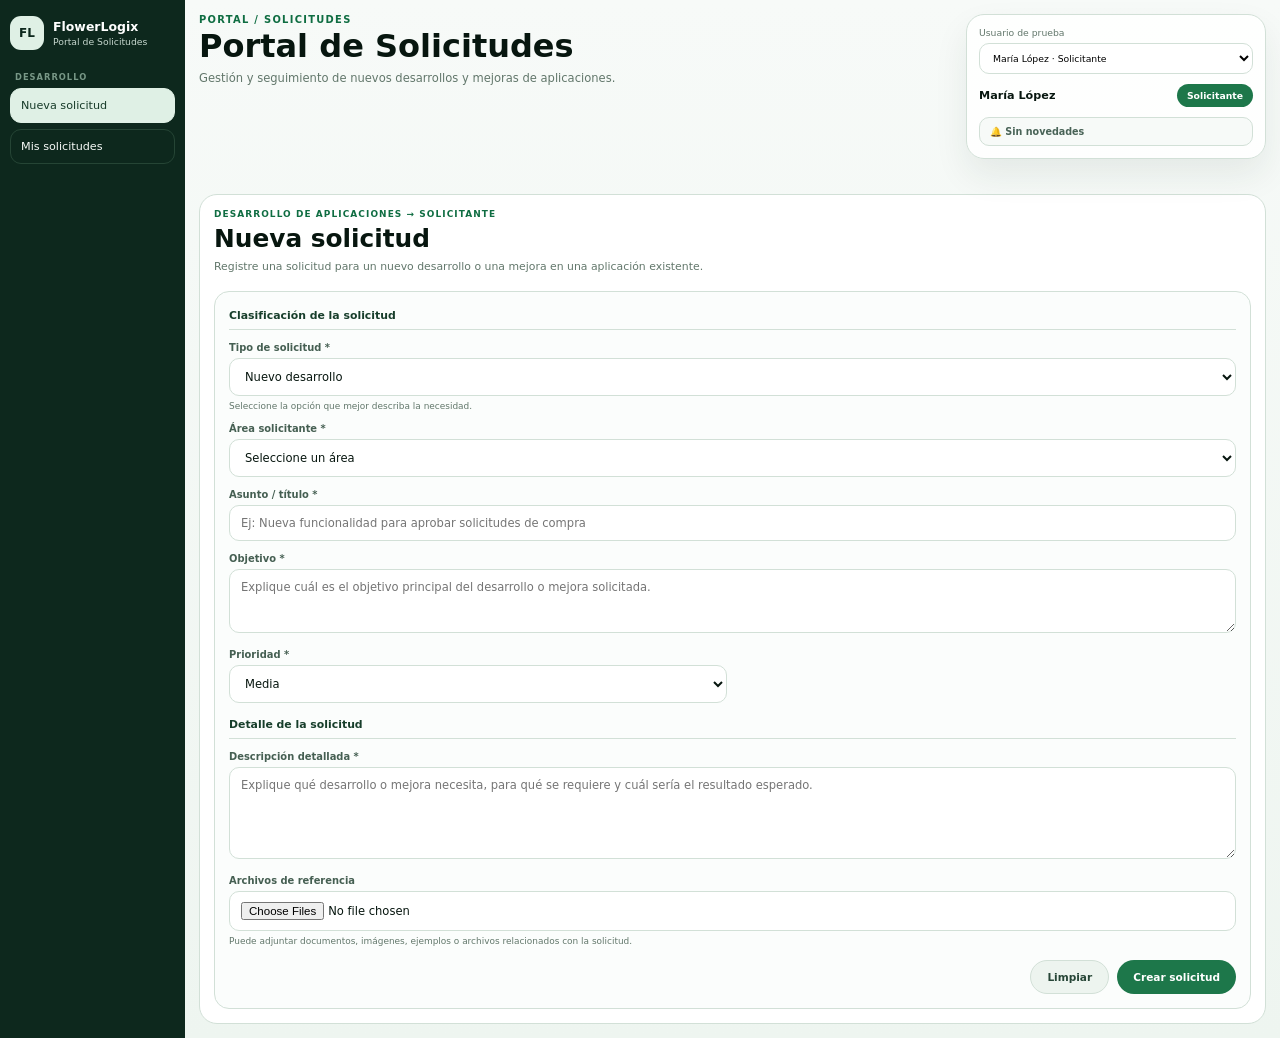
==== index.html @ cca5debe "Renombrar aplicación a Portal de Solicitudes" ====
<!DOCTYPE html>
<html lang="es">
<head>
  <meta http-equiv="Cache-Control" content="no-cache, no-store, must-revalidate" />
  <meta http-equiv="Pragma" content="no-cache" />
  <meta http-equiv="Expires" content="0" />
  <meta charset="UTF-8" />
  <meta name="viewport" content="width=device-width, initial-scale=1.0" />
  <title>Portal de Solicitudes</title>
  <link rel="stylesheet" href="styles.css?v=20261027-1" />
</head>
<body>
  <div class="app-shell">
    <aside class="sidebar">
      <div class="brand">
        <div class="brand-logo">FL</div>
        <div>
          <strong>FlowerLogix</strong>
          <span>Portal de Solicitudes</span>
        </div>
      </div>

      <div class="sidebar-section">DESARROLLO</div>
      <nav id="sidebarMenu"></nav>
    </aside>

    <section class="workspace">
      <header class="topbar">
        <div>
          <div class="eyebrow">PORTAL / SOLICITUDES</div>
          <h1>Portal de Solicitudes</h1>
          <p>Gestión y seguimiento de nuevos desarrollos y mejoras de aplicaciones.</p>
        </div>

        <div class="user-card">
          <label>
            Usuario de prueba
            <select id="userSelector">
              <option value="solicitante">María López · Solicitante</option>
              <option value="desarrollo">Carlos Gómez · Área de Desarrollo</option>
            </select>
          </label>
          <div class="user-info">
            <strong id="userName"></strong>
            <span id="userRole" class="role-badge"></span>
          </div>
          <button id="notificationButton" class="notification-button" type="button">
            🔔 Sin novedades
          </button>
        </div>
      </header>

      <main id="app" class="main-card"></main>
    </section>
  </div>

  <script src="app-v9.js"></script>
</body>
</html>
---- styles.css ----
:root{
  --green-dark:#0d281d;
  --green:#1d774a;
  --green-soft:#dff0e5;
  --page:#eef5f0;
  --surface:#ffffff;
  --border:#d2e0d7;
  --text:#07160f;
  --muted:#62776b;
}
*{box-sizing:border-box}
body{
  margin:0;
  min-height:100vh;
  font-family:Inter,system-ui,-apple-system,BlinkMacSystemFont,"Segoe UI",sans-serif;
  color:var(--text);
  background:linear-gradient(180deg,#f7faf8 0%,var(--page) 100%);
}
button,select,input,textarea{font:inherit}
.app-shell{
  display:grid;
  grid-template-columns:185px minmax(0,1fr);
  min-height:100vh;
}
.sidebar{
  background:var(--green-dark);
  color:#fff;
  padding:16px 10px;
}
.brand{
  display:flex;
  align-items:center;
  gap:9px;
  margin-bottom:22px;
}
.brand-logo{
  width:34px;
  height:34px;
  display:grid;
  place-items:center;
  border-radius:11px;
  background:var(--green-soft);
  color:var(--green-dark);
  font-weight:900;
  font-size:.75rem;
}
.brand strong{display:block;font-size:.78rem}
.brand span{display:block;color:#c6d7ce;font-size:.58rem;margin-top:2px}
.sidebar-section{
  color:#789887;
  font-size:.52rem;
  font-weight:900;
  letter-spacing:.12em;
  margin:0 5px 6px;
}
.menu-btn{
  width:100%;
  border:1px solid #254535;
  background:transparent;
  color:#f7fbf8;
  border-radius:11px;
  padding:10px;
  text-align:left;
  margin-bottom:6px;
  cursor:pointer;
  font-size:.7rem;
}
.menu-btn:hover,.menu-btn.active{
  background:var(--green-soft);
  border-color:var(--green-soft);
  color:#173b29;
}
.workspace{padding:14px}
.topbar{
  min-height:180px;
  display:flex;
  justify-content:space-between;
  gap:24px;
  align-items:flex-start;
}
.eyebrow{
  color:#0f6d42;
  font-size:.62rem;
  font-weight:900;
  letter-spacing:.13em;
  margin-bottom:5px;
}
.topbar h1{
  margin:0;
  font-size:2rem;
  line-height:1.05;
}
.topbar p{
  margin:7px 0 0;
  color:var(--muted);
  font-size:.72rem;
}
.user-card{
  width:300px;
  border:1px solid var(--border);
  border-radius:18px;
  background:rgba(255,255,255,.92);
  padding:12px;
  box-shadow:0 16px 34px rgba(20,55,39,.08);
}
.user-card label{
  display:block;
  color:var(--muted);
  font-size:.58rem;
}
.user-card select{
  width:100%;
  margin-top:5px;
  border:1px solid var(--border);
  border-radius:10px;
  padding:8px 9px;
  background:#fff;
}
.user-info{
  display:flex;
  justify-content:space-between;
  align-items:center;
  gap:10px;
  margin-top:10px;
}
.user-info strong{font-size:.7rem}
.role-badge{
  background:var(--green);
  color:#fff;
  border-radius:999px;
  padding:6px 10px;
  font-size:.58rem;
  font-weight:800;
}
.main-card{
  min-height:calc(100vh - 220px);
  background:var(--surface);
  border:1px solid var(--border);
  border-radius:18px;
  padding:14px;
}
.page-kicker{
  color:#0f6d42;
  font-size:.56rem;
  font-weight:900;
  letter-spacing:.12em;
  margin-bottom:5px;
}
.page-title{
  margin:0;
  font-size:1.55rem;
}
.page-description{
  margin:7px 0 0;
  color:var(--muted);
  font-size:.68rem;
}
.role-grid{
  display:grid;
  grid-template-columns:repeat(2,minmax(0,1fr));
  gap:10px;
  margin-top:18px;
}
.info-card{
  border:1px solid var(--border);
  border-radius:14px;
  padding:13px;
  background:#fbfdfc;
}
.info-card span{
  display:block;
  color:var(--muted);
  font-size:.58rem;
  margin-bottom:5px;
}
.info-card strong{font-size:.82rem}
.permissions{
  margin:18px 0 0;
  padding-left:18px;
  color:#314b3d;
  font-size:.7rem;
}
.permissions li{margin:7px 0}

.request-form{
  margin-top:18px;
  max-width:1050px;
  border:1px solid var(--border);
  border-radius:15px;
  background:#fbfdfc;
  padding:14px;
}
.form-grid{
  display:grid;
  grid-template-columns:repeat(2,minmax(0,1fr));
  gap:12px;
}
.form-group{min-width:0}
.form-group.full,.full{grid-column:1 / -1}
.form-section-title{
  margin-top:3px;
  padding-bottom:7px;
  border-bottom:1px solid var(--border);
  color:#173e2b;
  font-size:.68rem;
  font-weight:900;
}
.form-group label{
  display:block;
  margin:0 0 5px;
  color:#455f52;
  font-size:.62rem;
  font-weight:700;
}
.form-group input,
.form-group select,
.form-group textarea{
  width:100%;
  border:1px solid var(--border);
  border-radius:10px;
  background:#fff;
  color:var(--text);
  padding:10px 11px;
  outline:none;
  font-size:.72rem;
}
.form-group input:focus,
.form-group select:focus,
.form-group textarea:focus{
  border-color:#79a98c;
  box-shadow:0 0 0 3px rgba(29,119,74,.08);
}
.form-group textarea{resize:vertical}
.form-group small{
  display:block;
  margin-top:5px;
  color:var(--muted);
  font-size:.56rem;
}
.checkbox-row{
  display:flex;
  gap:8px;
  align-items:center;
  color:#304b3d;
  font-size:.66rem;
  cursor:pointer;
}
.checkbox-row input{accent-color:var(--green)}
.form-actions{
  display:flex;
  justify-content:flex-end;
  gap:8px;
  margin-top:14px;
}
.btn-primary,.btn-secondary{
  border:0;
  border-radius:999px;
  padding:10px 16px;
  cursor:pointer;
  font-size:.66rem;
  font-weight:800;
}
.btn-primary{
  background:var(--green);
  color:#fff;
}
.btn-primary:hover{background:#17653e}
.btn-secondary{
  background:#edf4ef;
  color:#274637;
  border:1px solid var(--border);
}
.success-message{
  margin-top:14px;
  max-width:1050px;
  padding:11px 13px;
  border:1px solid #bddcc8;
  border-radius:11px;
  background:#eaf6ee;
  color:#245c39;
  font-size:.68rem;
}

@media(max-width:780px){
  .app-shell{grid-template-columns:1fr}
  .sidebar{display:flex;gap:6px;overflow:auto;align-items:center}
  .brand{margin:0;min-width:max-content}
  .sidebar-section{display:none}
  #sidebarMenu{display:flex;gap:6px}
  .menu-btn{min-width:max-content;margin:0}
  .topbar{min-height:auto;margin-bottom:12px}
  .user-card{display:none}
  .role-grid,.form-grid{grid-template-columns:1fr}
  .form-group.full,.full{grid-column:auto}
}

.requests-summary{
  display:inline-flex;
  align-items:center;
  gap:10px;
  margin-top:16px;
  padding:9px 12px;
  border:1px solid var(--border);
  border-radius:12px;
  background:#fbfdfc;
  color:var(--muted);
  font-size:.62rem;
}
.requests-summary strong{
  color:var(--green);
  font-size:.82rem;
}
.empty-state{
  margin-top:16px;
  padding:28px 18px;
  border:1px dashed var(--border);
  border-radius:14px;
  color:var(--muted);
  text-align:center;
  font-size:.72rem;
  background:#fbfdfc;
}
.table-wrap{
  width:100%;
  margin-top:14px;
  overflow-x:auto;
  border:1px solid var(--border);
  border-radius:14px;
  background:#fff;
}
.requests-table{
  width:100%;
  min-width:1450px;
  border-collapse:collapse;
  font-size:.64rem;
}
.requests-table th{
  padding:10px 11px;
  text-align:left;
  white-space:nowrap;
  background:#f2f7f4;
  color:#365546;
  border-bottom:1px solid var(--border);
  font-size:.56rem;
  text-transform:uppercase;
  letter-spacing:.04em;
}
.requests-table td{
  padding:11px;
  vertical-align:top;
  border-bottom:1px solid #e5eee8;
  color:#233b2f;
  line-height:1.45;
}
.requests-table tbody tr:last-child td{border-bottom:0}
.requests-table tbody tr:hover{background:#fbfdfc}
.requests-table .long-text{
  min-width:220px;
  max-width:300px;
  white-space:normal;
}
.table-badge,.status-badge{
  display:inline-block;
  padding:5px 8px;
  border-radius:999px;
  white-space:nowrap;
  font-size:.56rem;
  font-weight:800;
}
.table-badge{
  color:#315342;
  background:#edf4ef;
  border:1px solid var(--border);
}
.status-badge{
  color:#17633d;
  background:#e5f4ea;
  border:1px solid #c9e5d2;
}
.file-name{
  max-width:180px;
  overflow-wrap:anywhere;
  margin-bottom:3px;
}
.muted-cell{color:var(--muted)}


.clickable-row{
  cursor:pointer;
  transition:background .15s ease, box-shadow .15s ease;
}
.clickable-row:hover,
.clickable-row:focus{
  background:#f4faf6 !important;
  outline:none;
  box-shadow:inset 3px 0 0 var(--green);
}
.table-help{
  margin:8px 2px 0;
  color:var(--muted);
  font-size:.58rem;
}
.development-table{min-width:1050px}

.detail-header{
  display:flex;
  justify-content:space-between;
  align-items:flex-start;
  gap:16px;
}
.detail-layout{
  display:grid;
  grid-template-columns:minmax(0,1fr) minmax(360px,.9fr);
  gap:14px;
  margin-top:18px;
  align-items:start;
}
.detail-card,
.conversation-card{
  border:1px solid var(--border);
  border-radius:15px;
  background:#fbfdfc;
  padding:14px;
}
.detail-card-title{
  padding-bottom:8px;
  margin-bottom:12px;
  border-bottom:1px solid var(--border);
  color:#173e2b;
  font-size:.7rem;
  font-weight:900;
}
.detail-grid{
  display:grid;
  grid-template-columns:repeat(2,minmax(0,1fr));
  gap:10px;
}
.detail-field{
  border:1px solid #e0ebe4;
  border-radius:11px;
  background:#fff;
  padding:10px;
}
.detail-field span{
  display:block;
  margin-bottom:5px;
  color:var(--muted);
  font-size:.56rem;
}
.detail-field strong{
  font-size:.7rem;
}
.detail-field p{
  margin:0;
  white-space:pre-wrap;
  line-height:1.55;
  color:#2e463a;
  font-size:.68rem;
}
.full-detail{grid-column:1 / -1}
.attachment-list{
  display:flex;
  flex-wrap:wrap;
  gap:6px;
}
.attachment-chip{
  display:inline-flex;
  align-items:center;
  max-width:100%;
  padding:6px 8px;
  border:1px solid var(--border);
  border-radius:8px;
  background:#f6faf7;
  color:#365546;
  overflow-wrap:anywhere;
  font-size:.58rem;
}
.status-editor{
  margin-top:12px;
  padding-top:12px;
  border-top:1px solid var(--border);
}
.status-editor label{
  display:block;
  margin-bottom:5px;
  color:#455f52;
  font-size:.62rem;
  font-weight:700;
}
.status-editor-row{
  display:flex;
  gap:8px;
}
.status-editor-row select{
  flex:1;
  border:1px solid var(--border);
  border-radius:10px;
  background:#fff;
  padding:9px 10px;
  font-size:.68rem;
}
.conversation-list{
  display:flex;
  flex-direction:column;
  gap:9px;
  max-height:520px;
  overflow:auto;
  padding-right:2px;
}
.empty-conversation{
  padding:22px 12px;
  border:1px dashed var(--border);
  border-radius:11px;
  text-align:center;
  color:var(--muted);
  font-size:.66rem;
}
.message-item{
  border:1px solid var(--border);
  border-radius:12px;
  padding:10px;
  background:#fff;
}
.development-message{
  border-left:4px solid var(--green);
}
.requester-message{
  border-left:4px solid #9ab7a6;
}
.message-head{
  display:flex;
  justify-content:space-between;
  align-items:flex-start;
  gap:10px;
  margin-bottom:7px;
}
.message-head strong{
  display:block;
  font-size:.66rem;
}
.message-head span,
.message-head time{
  color:var(--muted);
  font-size:.54rem;
}
.message-item p{
  margin:0 0 8px;
  white-space:pre-wrap;
  line-height:1.55;
  color:#2d4438;
  font-size:.66rem;
}
.reply-form{
  margin-top:14px;
  padding-top:12px;
  border-top:1px solid var(--border);
}
.form-error{
  margin-top:8px;
  padding:8px 10px;
  border:1px solid #e7b9b9;
  border-radius:9px;
  background:#fff1f1;
  color:#9d3535;
  font-size:.6rem;
}
@media(max-width:1050px){
  .detail-layout{grid-template-columns:1fr}
}
@media(max-width:640px){
  .detail-header{flex-direction:column}
  .detail-grid{grid-template-columns:1fr}
  .full-detail{grid-column:auto}
  .status-editor-row{flex-direction:column}
}


.menu-btn{
  display:flex;
  align-items:center;
  justify-content:space-between;
  gap:8px;
}
.menu-notification-badge{
  min-width:20px;
  height:20px;
  display:inline-grid;
  place-items:center;
  padding:0 5px;
  border-radius:999px;
  background:#f4b942;
  color:#173024;
  font-size:.55rem;
  font-weight:900;
}
.menu-btn.active .menu-notification-badge{
  background:var(--green);
  color:#fff;
}
.notification-button{
  width:100%;
  margin-top:10px;
  border:1px solid var(--border);
  border-radius:10px;
  padding:8px 10px;
  background:#f7faf8;
  color:#496357;
  cursor:pointer;
  text-align:left;
  font-size:.6rem;
  font-weight:700;
}
.notification-button.has-notifications{
  border-color:#e1b34a;
  background:#fff9e8;
  color:#76530a;
}
.notification-button strong{
  display:inline-grid;
  place-items:center;
  min-width:19px;
  height:19px;
  margin:0 2px;
  padding:0 5px;
  border-radius:999px;
  background:#e8b542;
  color:#21392b;
  font-size:.55rem;
}
.unread-row{
  background:#fffaf0;
  box-shadow:inset 3px 0 0 #e5b341;
}
.unread-request-badge{
  display:block;
  width:max-content;
  margin-top:5px;
  padding:3px 6px;
  border-radius:999px;
  background:#f4c658;
  color:#4b3909;
  font-size:.5rem;
  font-weight:900;
  white-space:nowrap;
}
.activity-strip{
  margin-top:14px;
  border:1px solid #e4d49a;
  border-radius:13px;
  background:#fffaf0;
  padding:10px 12px;
}
.activity-strip-title{
  margin-bottom:8px;
  color:#6e5717;
  font-size:.61rem;
  font-weight:900;
}
.activity-strip-list{
  display:grid;
  gap:6px;
}
.activity-item{
  display:flex;
  align-items:flex-start;
  gap:8px;
}
.activity-icon{
  width:24px;
  height:24px;
  flex:0 0 24px;
  display:grid;
  place-items:center;
  border-radius:8px;
  background:#fff;
  border:1px solid #eadca8;
  font-size:.66rem;
}
.activity-item strong{
  display:block;
  color:#4b4328;
  font-size:.59rem;
  line-height:1.35;
}
.activity-item small{
  display:block;
  margin-top:2px;
  color:#88794b;
  font-size:.5rem;
}


.development-filter-bar{
  display:flex;
  align-items:flex-end;
  gap:10px;
  flex-wrap:wrap;
  margin-top:16px;
  padding:12px;
  border:1px solid var(--border);
  border-radius:14px;
  background:#f8fbf9;
}
.development-filter-title{
  width:100%;
  color:#173e2b;
  font-size:.64rem;
  font-weight:900;
}
.development-filter-control{
  display:flex;
  flex-direction:column;
  gap:5px;
  min-width:170px;
  flex:1 1 180px;
}
.development-filter-control span{
  color:#526a5d;
  font-size:.56rem;
  font-weight:800;
}
.development-filter-control select{
  width:100%;
  border:1px solid var(--border);
  border-radius:10px;
  background:#fff;
  color:var(--text);
  padding:9px 10px;
  font-size:.66rem;
  outline:none;
}
.development-filter-control select:focus{
  border-color:#79a98c;
  box-shadow:0 0 0 3px rgba(29,119,74,.08);
}
.filter-clear-button{
  border:1px solid var(--border);
  border-radius:10px;
  background:#fff;
  color:#315342;
  padding:9px 12px;
  cursor:pointer;
  font-size:.62rem;
  font-weight:800;
  white-space:nowrap;
}
.filter-clear-button:hover{
  background:#edf4ef;
}
.development-summary{
  margin-top:10px;
}
@media(max-width:900px){
  .development-filter-bar{
    align-items:stretch;
  }
  .development-filter-control{
    min-width:calc(50% - 5px);
  }
  .filter-clear-button{
    width:100%;
  }
}
@media(max-width:560px){
  .development-filter-control{
    min-width:100%;
  }
}


/* Evita desbordes cuando el usuario escribe textos muy largos sin espacios */
.detail-card,
.conversation-card,
.detail-field,
.message-item,
.requests-table td,
.requests-table .long-text{
  min-width:0;
  max-width:100%;
}

.detail-field p,
.message-item p,
.requests-table td,
.requests-table .long-text,
.page-description,
.activity-item strong{
  overflow-wrap:anywhere;
  word-break:break-word;
}

.detail-field p,
.message-item p{
  width:100%;
  max-width:100%;
}
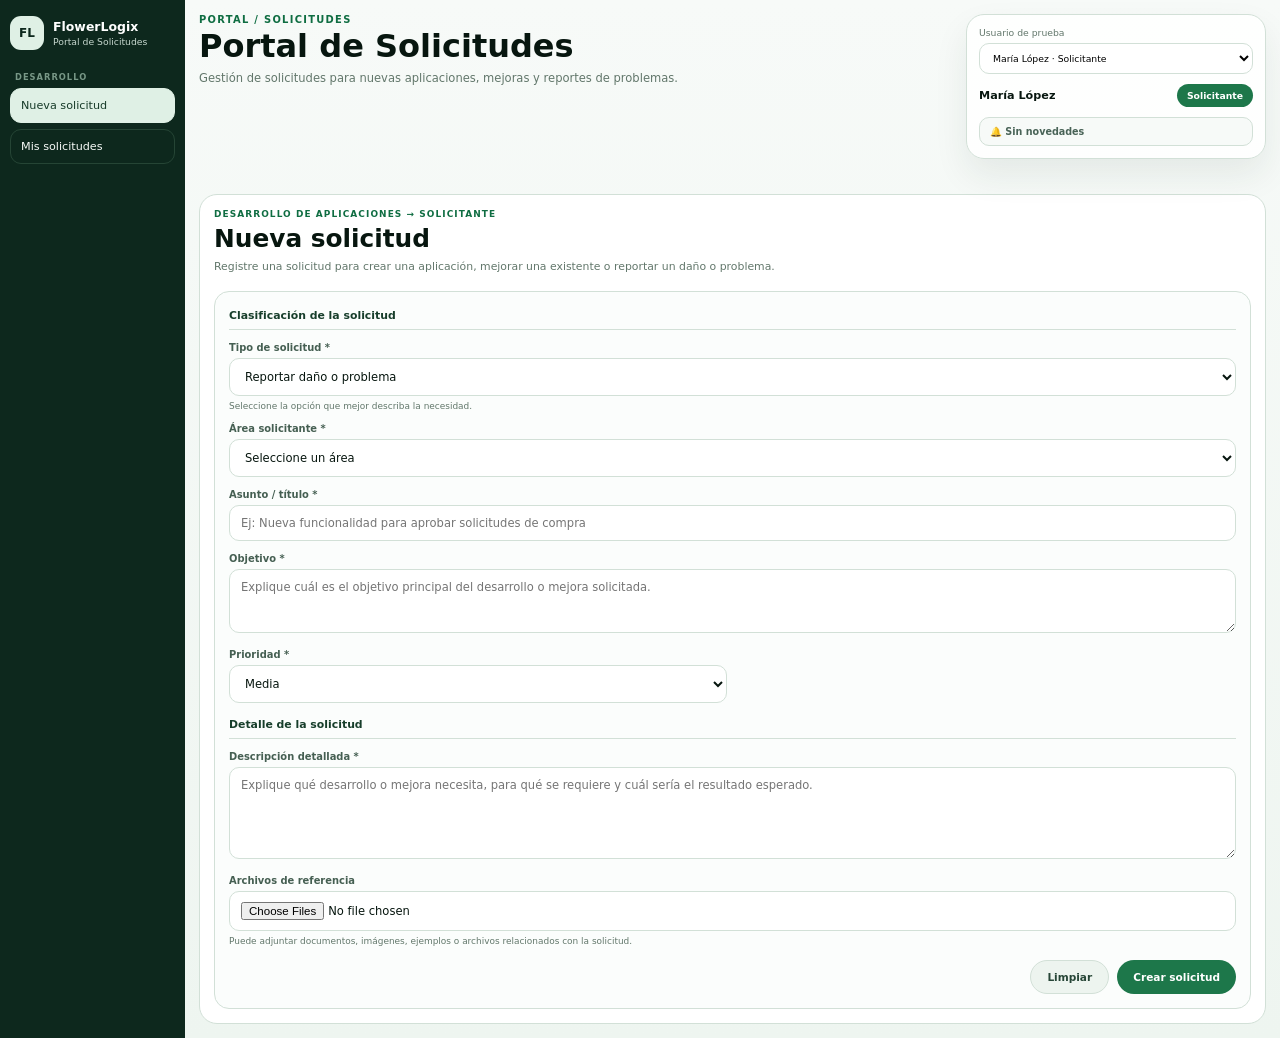
==== commit 36e6234f: "Publicar opciones actualizadas en Portal de Solicitudes" ====
--- a/index.html
+++ b/index.html
@@ -29,7 +29,7 @@
         <div>
           <div class="eyebrow">PORTAL / SOLICITUDES</div>
           <h1>Portal de Solicitudes</h1>
-          <p>Gestión y seguimiento de nuevos desarrollos y mejoras de aplicaciones.</p>
+          <p>Gestión de solicitudes para nuevas aplicaciones, mejoras y reportes de problemas.</p>
         </div>
 
         <div class="user-card">
@@ -54,6 +54,6 @@
     </section>
   </div>
 
-  <script src="app-v9.js"></script>
+  <script src="app-v10.js"></script>
 </body>
 </html>
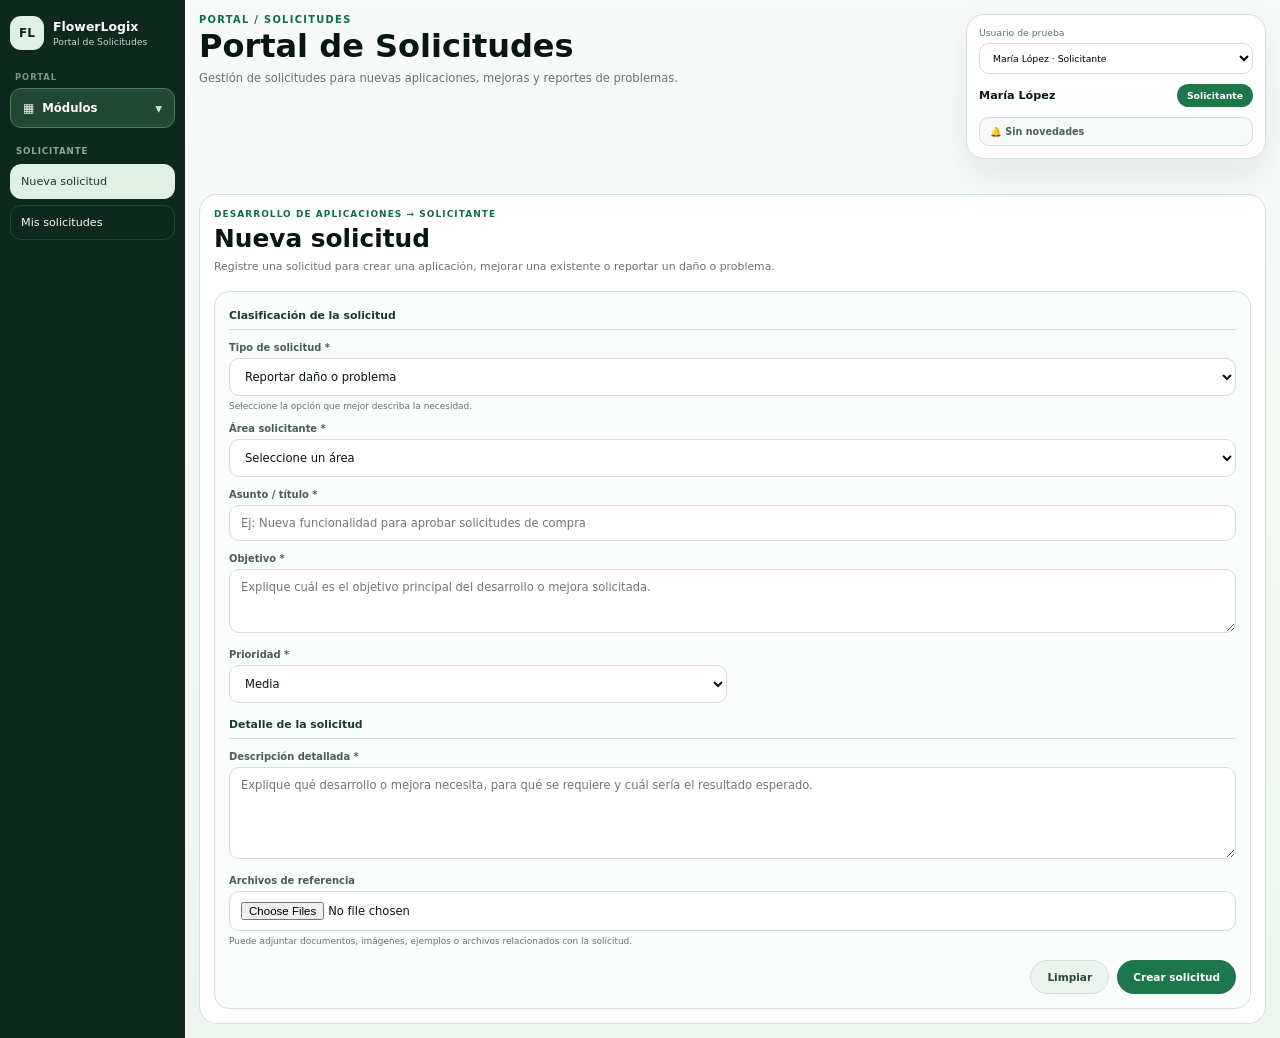
==== commit 94aa7281: "Publicar navegación lateral restringida de Portal de Solicitudes" ====
--- a/index.html
+++ b/index.html
@@ -7,7 +7,7 @@
   <meta charset="UTF-8" />
   <meta name="viewport" content="width=device-width, initial-scale=1.0" />
   <title>Portal de Solicitudes</title>
-  <link rel="stylesheet" href="styles.css?v=20261027-1" />
+  <link rel="stylesheet" href="styles.css?v=20261103-11" />
 </head>
 <body>
   <div class="app-shell">
@@ -20,7 +20,7 @@
         </div>
       </div>
 
-      <div class="sidebar-section">DESARROLLO</div>
+      <div class="sidebar-section">PORTAL</div>
       <nav id="sidebarMenu"></nav>
     </aside>
 
@@ -54,6 +54,6 @@
     </section>
   </div>
 
-  <script src="app-v10.js"></script>
+  <script src="app-v11.js"></script>
 </body>
 </html>
--- a/styles.css
+++ b/styles.css
@@ -794,3 +794,111 @@
   width:100%;
   max-width:100%;
 }
+
+
+/* Navegación del Portal de Solicitudes: módulos por perfil */
+#sidebarMenu{
+  display:block;
+}
+.module-toggle{
+  width:100%;
+  display:flex;
+  align-items:center;
+  justify-content:space-between;
+  gap:8px;
+  padding:11px 12px;
+  border:1px solid #547963;
+  border-radius:11px;
+  background:#224833;
+  color:#fff;
+  cursor:pointer;
+  text-align:left;
+  font-size:.73rem;
+  font-weight:850;
+}
+.module-toggle:hover,
+.module-toggle[aria-expanded="true"]{
+  background:#315e45;
+  border-color:#7da88a;
+}
+.module-chevron{
+  color:#c7e6d2;
+  font-size:.85rem;
+}
+.module-choices{
+  display:grid;
+  gap:6px;
+  margin:8px 0 14px;
+  padding:8px;
+  border:1px solid #315c45;
+  border-radius:12px;
+  background:#173b2a;
+}
+.module-choices[hidden]{
+  display:none !important;
+}
+.module-choice{
+  width:100%;
+  display:flex;
+  align-items:center;
+  gap:8px;
+  min-width:0;
+  padding:10px 9px;
+  border:1px solid #426c55;
+  border-radius:10px;
+  background:#214833;
+  color:#f8fff9;
+  text-align:left;
+  font-size:.67rem;
+  font-weight:750;
+  cursor:pointer;
+}
+.module-choice:hover:not(:disabled),
+.module-choice.selected:not(:disabled){
+  background:var(--green-soft);
+  color:#163c29;
+  border-color:var(--green-soft);
+}
+.module-choice.module-locked,
+.module-choice:disabled{
+  opacity:.38;
+  cursor:not-allowed;
+  filter:grayscale(.7);
+  pointer-events:none;
+}
+.module-icon{
+  width:19px;
+  flex:0 0 19px;
+  font-size:.83rem;
+}
+.module-help{
+  margin:3px 2px 0;
+  font-size:.57rem;
+  line-height:1.45;
+  color:#c8dbcc;
+}
+.sidebar-current-label{
+  margin:18px 6px 8px;
+  color:#8aab99;
+  font-size:.54rem;
+  font-weight:900;
+  letter-spacing:.1em;
+}
+.sidebar-subnav .menu-btn{
+  margin-bottom:6px;
+}
+
+@media(max-width:780px){
+  .sidebar{
+    display:block;
+    overflow:visible;
+    padding:12px;
+  }
+  .brand{margin-bottom:12px}
+  .sidebar-section{display:block}
+  #sidebarMenu{display:block}
+  .sidebar-current-label{margin-top:12px}
+  .menu-btn{min-width:0;margin-bottom:6px}
+  .topbar{flex-direction:column;align-items:stretch;gap:12px}
+  .user-card{display:block;width:100%}
+}
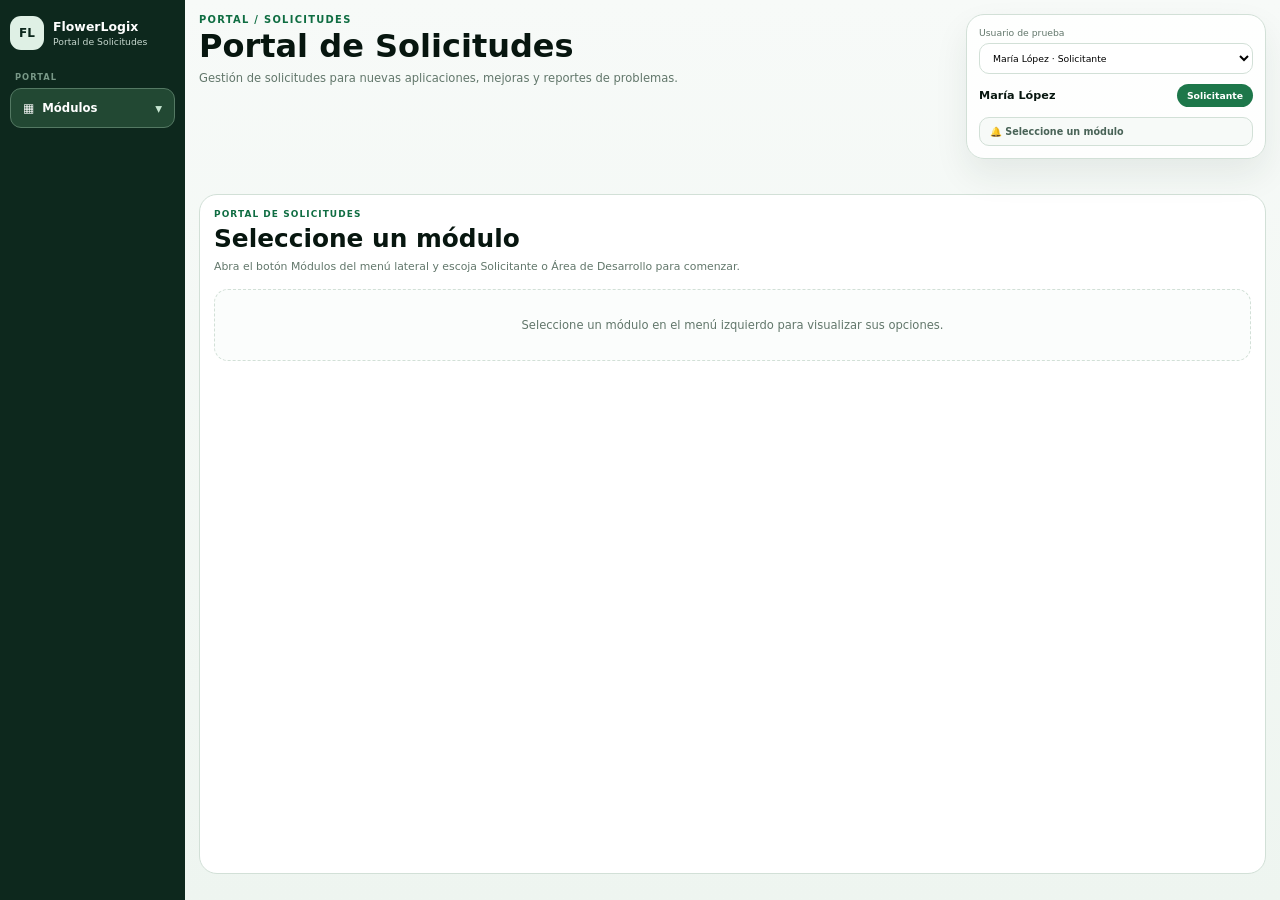
==== commit 9187a9fa: "Publicar selección de módulos previa a mostrar los submenús" ====
--- a/index.html
+++ b/index.html
@@ -54,6 +54,6 @@
     </section>
   </div>
 
-  <script src="app-v11.js"></script>
+  <script src="app-v12.js"></script>
 </body>
 </html>
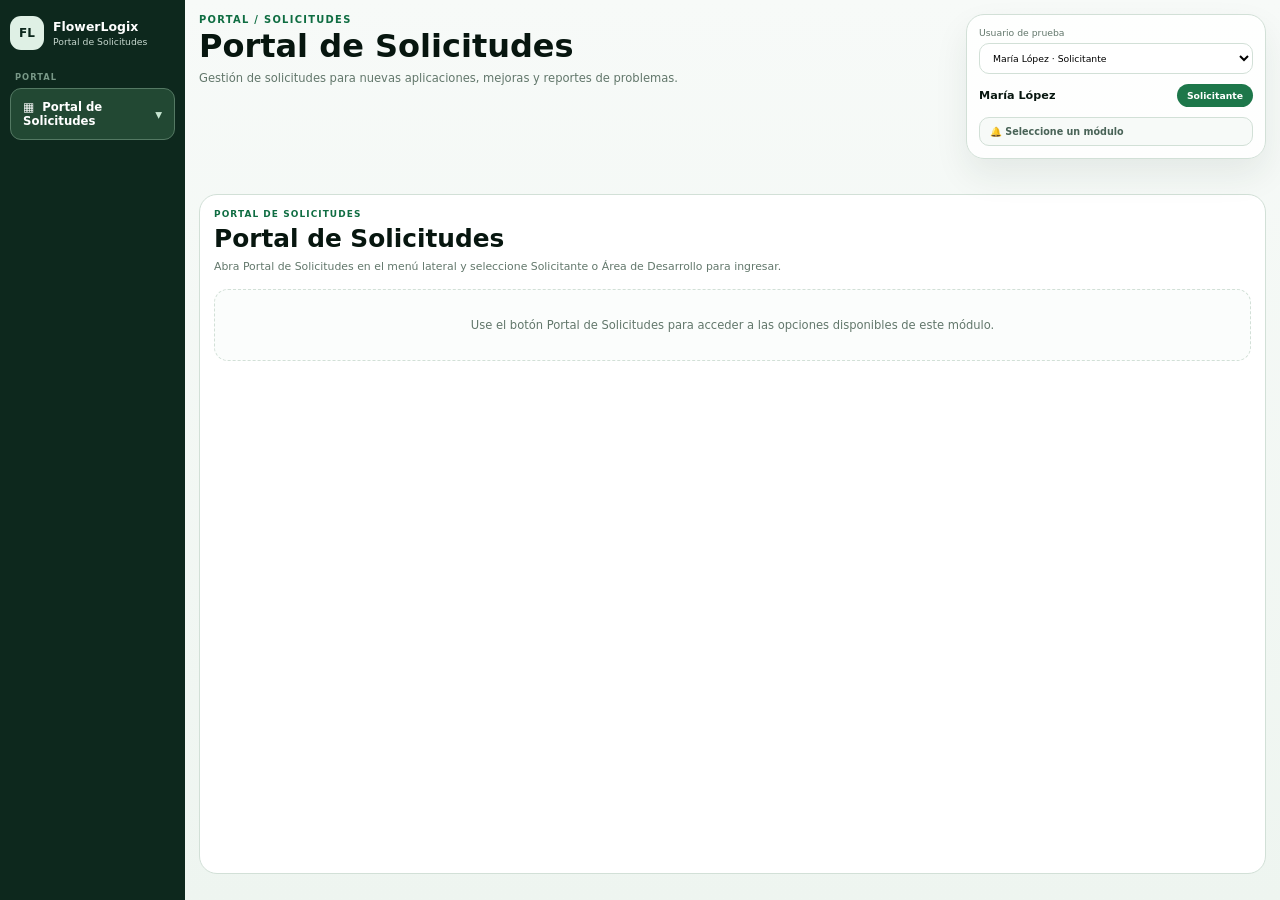
==== commit ed91cbba: "Publicar Portal de Solicitudes como botón principal del menú lateral" ====
--- a/index.html
+++ b/index.html
@@ -7,7 +7,7 @@
   <meta charset="UTF-8" />
   <meta name="viewport" content="width=device-width, initial-scale=1.0" />
   <title>Portal de Solicitudes</title>
-  <link rel="stylesheet" href="styles.css?v=20261103-11" />
+  <link rel="stylesheet" href="styles.css?v=20261103-13" />
 </head>
 <body>
   <div class="app-shell">
@@ -54,6 +54,6 @@
     </section>
   </div>
 
-  <script src="app-v12.js"></script>
+  <script src="app-v14.js"></script>
 </body>
 </html>
--- a/styles.css
+++ b/styles.css
@@ -902,3 +902,15 @@
   .topbar{flex-direction:column;align-items:stretch;gap:12px}
   .user-card{display:block;width:100%}
 }
+
+
+/* Regla de seguridad visual: ocultar submenús hasta que el usuario elija módulo.
+   También oculta submenús generados por JavaScript previamente almacenado en caché. */
+#sidebarMenu .sidebar-current-label,
+#sidebarMenu .sidebar-subnav {
+  display: none !important;
+}
+body.module-chosen #sidebarMenu .sidebar-current-label,
+body.module-chosen #sidebarMenu .sidebar-subnav {
+  display: block !important;
+}
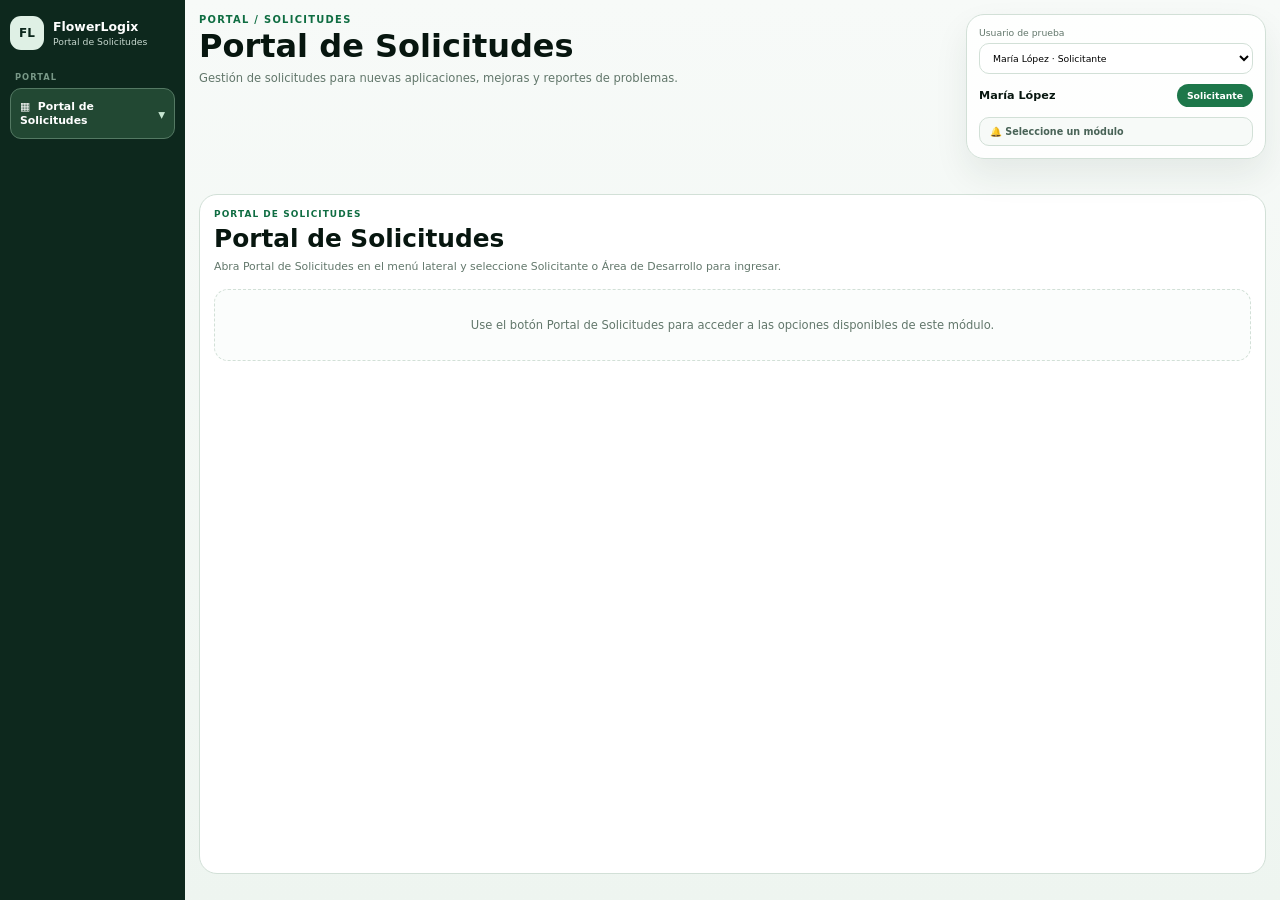
==== commit 9df1be88: "Forzar carga de la nueva entrada Portal de Solicitudes" ====
--- a/index.html
+++ b/index.html
@@ -7,7 +7,7 @@
   <meta charset="UTF-8" />
   <meta name="viewport" content="width=device-width, initial-scale=1.0" />
   <title>Portal de Solicitudes</title>
-  <link rel="stylesheet" href="styles.css?v=20261103-13" />
+  <link rel="stylesheet" href="styles.css?v=20261103-15" />
 </head>
 <body>
   <div class="app-shell">
@@ -54,6 +54,6 @@
     </section>
   </div>
 
-  <script src="app-v14.js"></script>
+  <script src="app-v15.js?v=20261103-15"></script>
 </body>
 </html>
--- a/styles.css
+++ b/styles.css
@@ -914,3 +914,17 @@
 body.module-chosen #sidebarMenu .sidebar-subnav {
   display: block !important;
 }
+
+
+/* Entrada a la sección Portal de Solicitudes dentro del menú principal */
+.module-toggle-label{
+  display:block;
+  min-width:0;
+  overflow-wrap:normal;
+  line-height:1.25;
+}
+.module-toggle{
+  gap:5px;
+  padding-inline:9px;
+  font-size:.68rem;
+}
